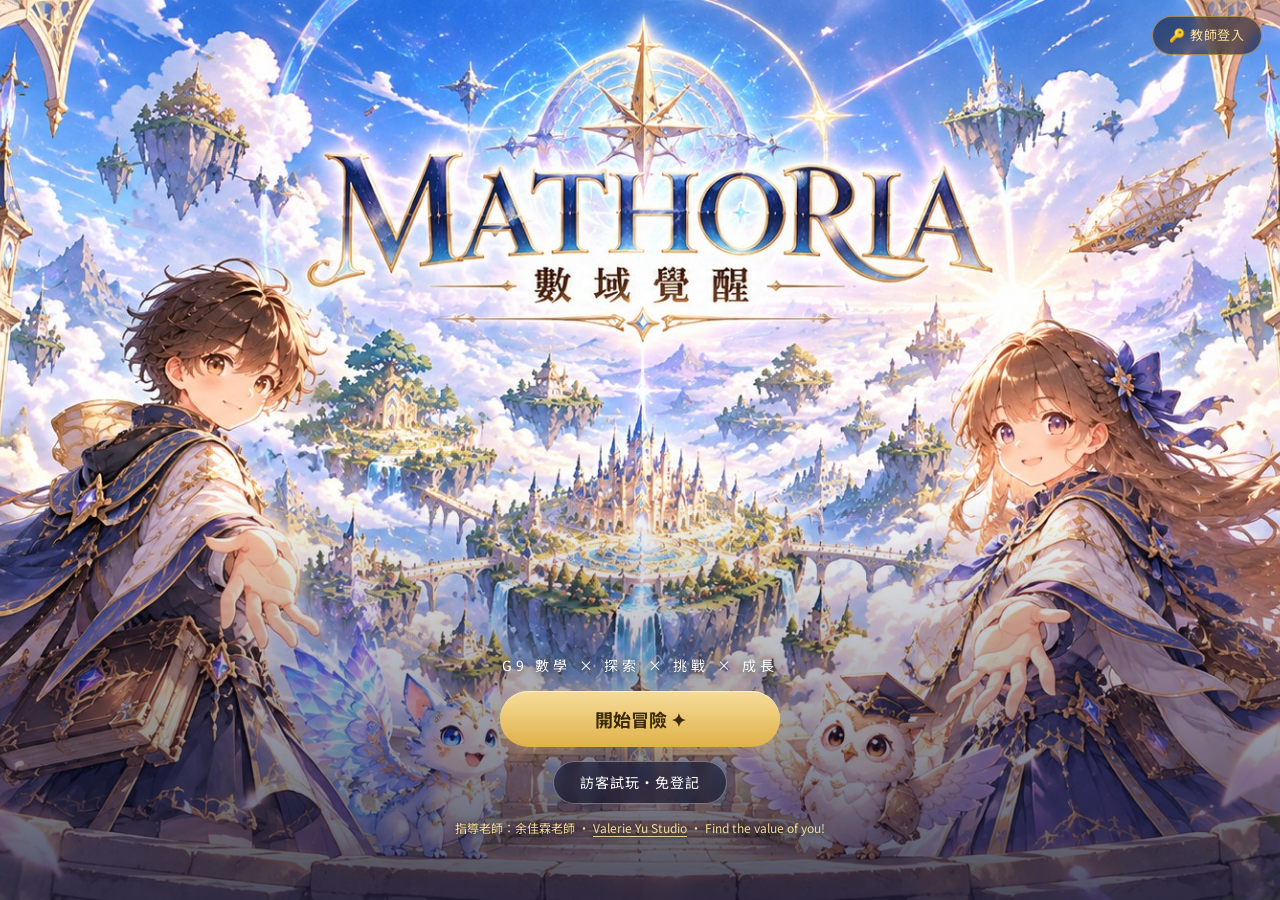
==== index.html @ 6da43932 "Add character dialogue system: opening, station entry, boss before/after, evolution Co-Authored-By: " ====
<!DOCTYPE html>
<html lang="zh-Hant">
<head>
<meta charset="utf-8">
<meta name="viewport" content="width=device-width, initial-scale=1, viewport-fit=cover">
<title>MATHORIA 數域魔法學院｜G9 數學冒險地圖</title>
<meta name="description" content="G9 數學 × 探索 × 挑戰 × 成長。依康軒九年級單元設計的數學冒險世界，完成任務、擊敗迷思魔王、讓角色進化。">
<meta name="theme-color" content="#0d1030">
<link rel="preconnect" href="https://fonts.googleapis.com">
<link href="https://fonts.googleapis.com/css2?family=Noto+Serif+TC:wght@500;700;900&family=Noto+Sans+TC:wght@400;500;700&family=Cinzel:wght@600;800&display=swap" rel="stylesheet">
<link rel="stylesheet" href="css/style.css?v=20261029g">
</head>
<body>

<!-- ========== 入口：首頁 ========== -->
<section id="screen-gate" class="screen gate">
  <div class="gate-bg"></div>
  <div class="gate-overlay">
    <p class="gate-tag">G9 數學 × 探索 × 挑戰 × 成長</p>
    <button class="btn-gold big gate-cta" id="btn-start">開始冒險 ✦</button>
    <button class="gate-guest" id="btn-guest">訪客試玩・免登記</button>
    <p class="gate-credit">指導老師：余佳霖老師 ・ <a href="https://valerieyu55.github.io/valerieyu_studio/" target="_blank" rel="noopener">Valerie Yu Studio</a> ・ Find the value of you!</p>
    <button class="gate-teacher" id="btn-teacher-login">🔑 教師登入</button>
  </div>

  <div class="modal" id="modal-tlogin" hidden>
    <div class="modal-box tlogin-box">
      <button class="modal-close" data-close>✕</button>
      <h2 class="modal-title">教師登入</h2>
      <p class="modal-sub">登入後進入教師後台：全班進度、核可碼表、關卡預覽。</p>
      <form id="tlogin-form" class="gate-form" autocomplete="off">
        <label class="wide">教師密碼<input id="tlogin-key" type="password" inputmode="numeric" placeholder="請輸入教師密碼" required></label>
        <p id="tlogin-err" class="err" hidden></p>
        <button class="btn-gold big" type="submit" id="tlogin-submit">進入教師後台</button>
        <p class="gate-note">只想看關卡畫面？<a href="index.html?mode=preview&state=new" style="color:var(--gold2)">直接開啟關卡預覽</a>（免密碼）</p>
      </form>
    </div>
  </div>
  <div class="modal gate-modal" id="modal-gate" hidden>
    <div class="modal-box gate-card">
      <button class="modal-close" data-close>✕</button>
      <h2 class="modal-title" id="gate-title">入學登記</h2>
      <p class="modal-sub" id="gate-sub">建立你的冒險者，進入數域魔法學院。</p>
      <form id="gate-form" class="gate-form" autocomplete="off">
        <div class="row">
          <label class="real-only">班級<input id="in-class" type="text" inputmode="numeric" placeholder="例：901" maxlength="6" required></label>
          <label class="real-only">座號<input id="in-seat" type="text" inputmode="numeric" placeholder="例：12" maxlength="3" required></label>
          <label class="wide">冒險者暱稱<input id="in-name" type="text" placeholder="你在學院裡的名字" maxlength="12" required></label>
        </div>
        <p class="field-label">選擇你的造型</p>
        <div class="pick-row" id="pick-gender">
          <button type="button" class="pick is-on" data-v="male"><img src="assets/char/male_stage_1.png" alt=""><span>男生造型</span></button>
          <button type="button" class="pick" data-v="female"><img src="assets/char/female_stage_1.png" alt=""><span>女生造型</span></button>
        </div>
        <p class="field-label">選擇專屬寵物夥伴</p>
        <div class="pick-row pets" id="pick-pet"></div>
        <p id="gate-err" class="err" hidden></p>
        <button class="btn-gold big" type="submit" id="gate-submit">入學・進入數域 ✦</button>
        <p class="gate-note real-only">進度會儲存在這台裝置的瀏覽器裡。換裝置時請用同一組班級座號登入。</p>
      </form>
    </div>
  </div>
</section>

<!-- ========== 主城：全畫面地圖 ========== -->
<section id="screen-hub" class="screen hub" hidden>
  <div class="stage-viewport" id="viewport">
    <div class="stage" id="stage">
      <img class="stage-bg" src="assets/bg/worldmap.jpg" alt="MATHORIA 世界地圖" draggable="false">
      <div class="stage-fog" id="stage-fog"></div>
      <div id="map-nodes"></div>
    </div>
  </div>

  <!-- 漂浮 UI -->
  <button class="ui-title" id="btn-home" title="回到入口">
    <img class="ui-logo" src="assets/bg/logo.png" alt="MATHORIA 數域魔法學院" draggable="false">
  </button>

  <nav class="ui-nav">
    <button class="ui-player" id="player-chip" title="角色狀態">
      <img id="chip-face" src="" alt="">
      <span class="ui-player-text"><b id="chip-name">—</b><small id="chip-title">—</small></span>
      <span class="lv-pill" id="chip-lv">Lv.1</span>
      <span class="xp-mini"><i id="xp-mini-fill"></i></span>
    </button>
    <button class="ui-link" id="btn-stations">據點</button>
    <button class="ui-link" id="btn-codex">圖鑑</button>
    <button class="ui-link" id="btn-teacher">教師後台</button>
    <button class="ui-link" id="btn-logout">登出</button>
  </nav>

  <div class="ui-char" id="ui-char" title="角色狀態">
    <div class="char-aura" id="char-aura"></div>
    <img id="char-img" src="" alt="你的角色" draggable="false">
    <img id="pet-img" class="pet" src="" alt="寵物" draggable="false">
  </div>

  <div class="ui-quest" id="quest-now"></div>

  <div class="ui-bottomleft">
    <button class="ui-round" id="btn-sound" title="音樂開關">🔊</button>
    <button class="ui-round" id="btn-fullmap" title="全螢幕">⛶</button>
  </div>
  <div class="mode-bar" id="mode-bar" hidden>
    <span>訪客模式・進度不會儲存</span>
    <button class="btn-gold" id="mode-cta">建立正式角色</button>
  </div>
  <div class="preview-bar" id="preview-bar" hidden>
    <b>教師預覽</b>
    <span class="pv-group"><button data-pv="new">全新</button><button data-pv="mid">進行中</button><button data-pv="all">全數破關</button></span>
    <span class="pv-group"><button data-pstage="1">Lv.1</button><button data-pstage="2">Lv.6</button><button data-pstage="3">Lv.16</button><button data-pstage="4">Lv.26</button></span>
    <span class="pv-group"><button id="pv-gender">女生造型</button><button id="pv-opening">▶ 開場劇情</button><button id="pv-pet">寵物</button></span>
  </div>
  <p class="ui-hint" id="ui-hint">拖曳可移動地圖 ・ 點擊據點進入</p>
</section>

<!-- ========== 角色狀態 ========== -->
<div class="modal" id="modal-status" hidden>
  <div class="modal-box status-box">
    <button class="modal-close" data-close>✕</button>
    <div class="status-grid">
      <div class="status-char">
        <img id="status-img" src="" alt="">
        <img id="status-pet" class="status-petimg" src="" alt="">
      </div>
      <div>
        <p class="char-name"><b id="hud-name">—</b><span class="lv-pill" id="hud-lv">Lv.1</span></p>
        <p class="char-title">稱號：<b id="hud-title">見習探索者</b> <small id="hud-title-en"></small></p>
        <div class="xp-bar"><div class="xp-fill" id="xp-fill"></div><span id="xp-text">0 / 50</span></div>
        <p class="char-next" id="hud-next"></p>
        <h3 class="codex-h3">能力屬性</h3>
        <div class="stats" id="stats"></div>
      </div>
    </div>
    <h3 class="codex-h3">已獲得的徽章 <small id="badge-count">0 / 8</small></h3>
    <div class="badges" id="badges"></div>
  </div>
</div>

<!-- ========== 據點清單 ========== -->
<div class="modal" id="modal-list" hidden>
  <div class="modal-box">
    <button class="modal-close" data-close>✕</button>
    <h2 class="modal-title">G9 數學冒險地圖・八大據點</h2>
    <p class="modal-sub">依康軒九上、九下單元排列。前一站有進度，下一站就會解鎖。</p>
    <div class="station-list" id="station-list"></div>
  </div>
</div>

<!-- ========== 據點面板 ========== -->
<div class="modal" id="modal-station" hidden>
  <div class="modal-box station-box">
    <button class="modal-close" data-close>✕</button>
    <div id="station-content"></div>
  </div>
</div>

<!-- ========== 進化圖鑑 ========== -->
<div class="modal" id="modal-codex" hidden>
  <div class="modal-box codex-box">
    <button class="modal-close" data-close>✕</button>
    <h2 class="modal-title">角色進化圖鑑</h2>
    <p class="modal-sub">從見習探索者到數域守護者，這是一段屬於你的數學冒險旅程。</p>
    <div class="codex-stages" id="codex-stages"></div>
    <h3 class="codex-h3">寵物夥伴會隨著你的等級一起進化</h3>
    <div class="codex-pets" id="codex-pets"></div>
  </div>
</div>

<!-- ========== 升級／進化動畫 ========== -->
<div class="modal levelup" id="modal-levelup" hidden>
  <div class="levelup-box">
    <p class="levelup-kicker" id="levelup-kicker">LEVEL UP!</p>
    <div class="levelup-stage"><img id="levelup-img" src="" alt=""></div>
    <h2 id="levelup-title">Lv.2</h2>
    <p id="levelup-desc"></p>
    <button class="btn-gold" data-close>繼續冒險 ✦</button>
  </div>
</div>

<!-- ========== 人物對話 ========== -->
<div class="dlg" id="dlg" hidden>
  <div class="dlg-stage">
    <div class="dlg-side left"><img id="dlg-player" class="dlg-por" alt=""><img id="dlg-pet" class="dlg-por pet" alt=""></div>
    <div class="dlg-side right"><img id="dlg-boss" class="dlg-por dlg-bossimg" alt=""></div>
  </div>
  <div class="dlg-box" id="dlg-box">
    <span class="dlg-name" id="dlg-name"></span>
    <p class="dlg-text" id="dlg-text"></p>
    <span class="dlg-next">▼</span>
  </div>
  <button class="dlg-skip" id="dlg-skip">略過對話 ▸▸</button>
</div>

<div class="toast" id="toast" hidden></div>

<script src="js/courses.js?v=20261029g"></script>
<script src="js/story.js?v=20261029g"></script>
<script src="js/audio.js?v=20261029g"></script>
<script src="js/app.js?v=20261029g"></script>
</body>
</html>
---- css/style.css ----
/* MATHORIA 數域魔法學院 — 主樣式
   色票：深夜藍／香檳金／薰衣草紫／奶油白 */
:root{
  --ink:#0d1030; --navy:#161c44; --navy2:#1f2658; --panel:#1a2050;
  --gold:#e0b24a; --gold2:#f6dc9a; --gold-dim:#8a6a28;
  --lav:#a79bf0; --lav2:#cdc5ff; --sky:#8fd0ff; --cream:#fff6df; --cream2:#f1e7cf;
  --text:#f3efff; --muted:#b8b4d8; --ok:#5fd3a8; --warn:#ff8fa3;
  --radius:18px; --shadow:0 18px 40px rgba(0,0,0,.45);
  --serif:"Noto Serif TC","Songti TC",serif; --sans:"Noto Sans TC","PingFang TC",sans-serif;
}
*{box-sizing:border-box}
html,body{margin:0;background:var(--ink);color:var(--text);font-family:var(--sans);line-height:1.6;-webkit-font-smoothing:antialiased}
img{display:block;max-width:100%}
button{font:inherit;cursor:pointer}
input{font:inherit}
.cinzel{font-family:Cinzel,var(--serif);letter-spacing:.08em}
[hidden]{display:none!important}
.screen{min-height:100vh}

/* ---------- 共用按鈕 ---------- */
.btn-gold{background:linear-gradient(180deg,var(--gold2),var(--gold));color:#3b2a08;border:0;border-radius:999px;padding:10px 22px;font-weight:700;box-shadow:0 6px 18px rgba(224,178,74,.35),inset 0 1px 0 #fff8;transition:transform .15s,box-shadow .15s}
.btn-gold:hover{transform:translateY(-1px);box-shadow:0 10px 24px rgba(224,178,74,.5)}
.btn-gold.big{padding:14px 32px;font-size:18px;width:100%}
.btn-gold:disabled{opacity:.45;cursor:not-allowed;transform:none}
.btn-ghost{background:rgba(255,255,255,.06);border:1px solid rgba(255,255,255,.18);color:var(--text);border-radius:999px;padding:7px 16px;transition:background .15s}
.btn-ghost:hover{background:rgba(255,255,255,.14)}
.btn-line{background:transparent;border:1px solid var(--gold);color:var(--gold2);border-radius:999px;padding:7px 16px;font-weight:600}
.btn-line:hover{background:rgba(224,178,74,.12)}
.lv-pill{background:var(--gold);color:#3b2a08;border-radius:999px;padding:1px 10px;font-weight:800;font-size:13px;letter-spacing:.04em}
.err{color:var(--warn);font-size:14px;margin:6px 0 0}

/* ---------- 入口：首頁 ---------- */
.gate{position:fixed;inset:0;overflow:hidden;min-height:0}
.gate-bg{position:absolute;inset:0;background:url(../assets/bg/hero.jpg) center/cover no-repeat;animation:kenburns 28s ease-in-out infinite alternate}
@keyframes kenburns{from{transform:scale(1)}to{transform:scale(1.06)}}
.gate-bg::after{content:"";position:absolute;inset:0;background:linear-gradient(180deg,rgba(13,16,48,0) 55%,rgba(13,16,48,.75) 100%)}
.gate-overlay{position:absolute;left:0;right:0;bottom:7vh;display:flex;flex-direction:column;align-items:center;gap:14px;z-index:2;padding:0 16px}
.gate-tag{margin:0;color:#fff;letter-spacing:.3em;font-size:14px;text-shadow:0 2px 10px rgba(0,0,0,.8)}
.gate-overlay .btn-gold.big{width:auto}
.gate-cta{min-width:280px;font-size:20px;padding:16px 44px;animation:ctaglow 2.4s ease-in-out infinite}
@keyframes ctaglow{0%,100%{box-shadow:0 6px 18px rgba(224,178,74,.35)}50%{box-shadow:0 10px 34px rgba(255,220,120,.75)}}
.gate-credit{margin:0;font-size:12px;color:#f6dc9a;text-shadow:0 1px 6px rgba(0,0,0,.8)}
.gate-card{width:min(600px,100%)}
.gate-form .row{display:grid;grid-template-columns:1fr 1fr;gap:12px}
.gate-form label{display:flex;flex-direction:column;gap:4px;font-size:13px;color:var(--muted)}
.gate-form label.wide{grid-column:1/-1}
.gate-form input{background:rgba(255,255,255,.08);border:1px solid rgba(255,255,255,.2);border-radius:12px;padding:10px 12px;color:#fff;font-size:16px}
.gate-form input:focus{outline:none;border-color:var(--gold)}
.field-label{margin:16px 0 8px;font-size:14px;color:var(--gold2);font-weight:600}
.pick-row{display:grid;grid-template-columns:repeat(2,1fr);gap:10px}
.pick-row.pets{grid-template-columns:repeat(4,1fr)}
.pick{background:rgba(255,255,255,.05);border:2px solid rgba(255,255,255,.14);border-radius:16px;padding:10px 6px 8px;color:var(--text);display:flex;flex-direction:column;align-items:center;gap:6px;transition:border-color .15s,background .15s}
.pick img{height:150px;width:auto;object-fit:contain;filter:drop-shadow(0 6px 10px rgba(0,0,0,.4))}
.pick span{font-size:13px;font-weight:600}
.pick small{font-size:11px;color:var(--muted);margin-top:-4px}
.pick:hover{background:rgba(255,255,255,.1)}
.pick.is-on{border-color:var(--gold);background:rgba(224,178,74,.14);box-shadow:0 0 0 3px rgba(224,178,74,.18)}
.gate-form .btn-gold{margin-top:18px}
.gate-note{font-size:12px;color:var(--muted);text-align:center;margin:12px 0 0}

/* ---------- 主城：全畫面地圖 ---------- */
.hub{position:fixed;inset:0;overflow:hidden;background:#0b0e2a;min-height:0}
.stage-viewport{position:absolute;inset:0;overflow:hidden;cursor:grab;touch-action:none;user-select:none}
.stage-viewport:active{cursor:grabbing}
.stage{position:absolute;left:0;top:0;will-change:transform;container-type:inline-size}
.stage-bg{position:absolute;inset:0;width:100%;height:100%;display:block;pointer-events:none}
.stage-fog{position:absolute;inset:0;pointer-events:none}
.fog{position:absolute;transform:translate(-50%,-50%);border-radius:50%;background:radial-gradient(ellipse at center,rgba(4,5,18,.96) 0%,rgba(4,5,18,.85) 38%,rgba(4,5,18,.35) 58%,rgba(4,5,18,0) 72%);filter:blur(.3cqw);animation:fogbreathe 7s ease-in-out infinite}
@keyframes fogbreathe{0%,100%{transform:translate(-50%,-50%) scale(1)}50%{transform:translate(-50%,-50%) scale(1.07)}}

/* 漂浮 UI */
/* 主標題 */
.ui-title{position:fixed;left:10px;top:2px;z-index:30;background:none;border:0;padding:0;pointer-events:none}
.ui-logo{height:min(132px,17vh);width:auto;filter:drop-shadow(0 6px 14px rgba(0,0,0,.55));transition:opacity .35s,transform .35s}
.ui-title.dodge .ui-logo{opacity:0;transform:translateY(-12px)}
.ui-title:hover .ui-logo{transform:scale(1.03);filter:drop-shadow(0 6px 14px rgba(0,0,0,.55)) drop-shadow(0 0 22px rgba(255,220,120,.6))}
.ui-title-glow{position:absolute;inset:-30px -60px -30px -40px;z-index:-1;background:radial-gradient(ellipse at 30% 50%,rgba(10,12,40,.72),rgba(10,12,40,.35) 45%,transparent 72%);pointer-events:none}
.ui-title-en{font-family:Cinzel,"Noto Serif TC",serif;font-weight:800;font-size:15px;line-height:1;letter-spacing:.36em;margin-left:4px;background:linear-gradient(180deg,#fff8dc 0%,#f6dc9a 35%,#e0b24a 62%,#b07f1f 100%);-webkit-background-clip:text;background-clip:text;color:transparent;filter:drop-shadow(0 2px 0 #5a3d08) drop-shadow(0 6px 14px rgba(0,0,0,.6)) drop-shadow(0 0 18px rgba(255,220,120,.35))}
.ui-title-zh{font-family:var(--serif);font-weight:900;font-size:50px;line-height:1.1;letter-spacing:.22em;margin:8px 0 0 0;background:linear-gradient(180deg,#fff8dc 0%,#f6dc9a 30%,#e0b24a 60%,#b07f1f 100%);-webkit-background-clip:text;background-clip:text;color:transparent;filter:drop-shadow(0 2px 0 #5a3d08) drop-shadow(0 6px 14px rgba(0,0,0,.65)) drop-shadow(0 0 22px rgba(255,220,120,.4))}
.ui-title-rule{display:flex;align-items:center;gap:8px;margin:6px 0 0 2px;color:var(--gold2);font-size:11px;text-shadow:0 0 8px rgba(255,220,120,.8)}
.ui-title-rule i{display:block;height:1px;width:130px;background:linear-gradient(90deg,transparent,var(--gold2));box-shadow:0 0 6px rgba(255,220,120,.6)}
.ui-title-rule i:last-child{background:linear-gradient(90deg,var(--gold2),transparent)}
.ui-title-sub{margin:5px 0 0 3px;font-size:11px;letter-spacing:.18em;color:#e8e3ff;text-shadow:0 1px 6px rgba(0,0,0,.8)}
.ui-title:hover .ui-title-zh{filter:drop-shadow(0 2px 0 #5a3d08) drop-shadow(0 6px 14px rgba(0,0,0,.6)) drop-shadow(0 0 26px rgba(255,220,120,.7))}
.ui-nav{position:fixed;right:16px;top:14px;z-index:30;display:flex;align-items:center;gap:4px;background:rgba(10,12,36,.72);backdrop-filter:blur(10px);border:1px solid rgba(255,255,255,.12);border-radius:999px;padding:5px 8px 5px 5px;box-shadow:0 8px 24px rgba(0,0,0,.45)}
.ui-link{background:none;border:0;color:#fff;font-size:14px;font-weight:600;padding:8px 12px;border-radius:999px;letter-spacing:.04em}
.ui-link:hover{background:rgba(255,255,255,.1)}
.ui-player{position:relative;display:flex;align-items:center;gap:8px;background:rgba(255,255,255,.06);border:1px solid rgba(224,178,74,.4);border-radius:999px;padding:3px 12px 3px 3px;color:#fff;margin-right:6px}
.ui-player img{width:36px;height:36px;border-radius:50%;object-fit:cover;object-position:top;border:2px solid var(--gold);background:#2a2f6e}
.ui-player-text{display:flex;flex-direction:column;line-height:1.15;text-align:left}
.ui-player-text b{font-size:14px} .ui-player-text small{font-size:10px;color:var(--muted)}
.xp-mini{position:absolute;left:46px;right:12px;bottom:-1px;height:3px;border-radius:2px;background:rgba(255,255,255,.12);overflow:hidden}
.xp-mini i{display:block;height:100%;background:linear-gradient(90deg,#7c6cf0,#fff);width:0;transition:width .6s}
.ui-char{position:fixed;right:22px;bottom:14px;z-index:25;cursor:pointer;display:grid;place-items:end center}
.ui-char .char-aura{position:absolute;inset:auto 0 -10px;height:60%;border-radius:50%;filter:blur(14px)}
.ui-char #char-img{position:relative;height:min(30vh,280px);width:auto;max-width:none;filter:drop-shadow(0 12px 16px rgba(0,0,0,.6));animation:float 4s ease-in-out infinite;transition:transform .2s}
.ui-char:hover #char-img{transform:scale(1.04)}
.ui-char .pet{position:absolute;left:-44px;bottom:0;height:min(11vh,100px);width:auto;filter:drop-shadow(0 6px 8px rgba(0,0,0,.5));animation:float 3s ease-in-out infinite .6s}
.ui-quest{position:fixed;left:50%;bottom:18px;transform:translateX(-50%);z-index:25;display:flex;align-items:center;gap:12px;background:rgba(10,12,36,.78);backdrop-filter:blur(10px);border:1px solid rgba(224,178,74,.45);border-radius:999px;padding:8px 10px 8px 18px;box-shadow:0 10px 26px rgba(0,0,0,.5);max-width:min(92vw,640px);font-size:13px;color:var(--muted)}
.ui-quest .q-k{font-size:11px;letter-spacing:.2em;color:var(--gold2);font-weight:700}
.ui-quest b{color:#fff;font-size:14px;white-space:nowrap}
.ui-quest span:not(.q-k){overflow:hidden;text-overflow:ellipsis;white-space:nowrap}
.ui-quest .btn-gold{padding:6px 14px;font-size:13px;white-space:nowrap}
.ui-bottomleft{position:fixed;left:18px;bottom:18px;z-index:25;display:flex;gap:10px}
.ui-round{width:48px;height:48px;border-radius:50%;border:1px solid rgba(255,255,255,.2);background:rgba(10,12,36,.72);backdrop-filter:blur(8px);color:#fff;font-size:20px;display:grid;place-items:center;box-shadow:0 6px 16px rgba(0,0,0,.45)}
.ui-round:hover{background:rgba(255,255,255,.14)}
.ui-round.off{opacity:.6}
.ui-hint{position:fixed;left:50%;top:74px;transform:translateX(-50%);z-index:24;margin:0;font-size:12px;color:#fff;background:rgba(10,12,36,.55);border-radius:999px;padding:4px 14px;pointer-events:none;transition:opacity 1s}
.ui-hint.fade{opacity:0}
.status-grid{display:grid;grid-template-columns:200px 1fr;gap:18px;align-items:start}
.status-char{position:relative;display:grid;place-items:end center;height:260px}
.status-char #status-img{height:250px;width:auto;object-fit:contain;filter:drop-shadow(0 10px 14px rgba(0,0,0,.5))}
.status-petimg{position:absolute;right:-10px;bottom:0;height:80px;width:auto}
.char-aura{position:absolute;inset:auto 0 0;height:160px;border-radius:50%;background:radial-gradient(circle,rgba(167,155,240,.45),transparent 60%);filter:blur(8px)}
.char-aura.s2{background:radial-gradient(circle,rgba(143,208,255,.55),transparent 60%)}
.char-aura.s3{background:radial-gradient(circle,rgba(255,143,163,.5),transparent 60%)}
.char-aura.s4{background:radial-gradient(circle,rgba(255,226,140,.7),transparent 62%)}
@keyframes float{0%,100%{transform:translateY(0)}50%{transform:translateY(-5px)}}
.char-name{margin:0;display:flex;align-items:center;gap:8px;font-size:17px}
.char-title{margin:4px 0 8px;font-size:13px;color:var(--muted)}
.char-title b{color:#fff}
.char-title small{color:var(--lav2);font-size:11px}
.xp-bar{position:relative;height:16px;border-radius:999px;background:rgba(255,255,255,.1);border:1px solid rgba(255,255,255,.15);overflow:hidden}
.xp-fill{height:100%;width:0;background:linear-gradient(90deg,#7c6cf0,#c4b8ff 60%,#fff);border-radius:999px;transition:width .6s ease;box-shadow:0 0 12px rgba(167,155,240,.8)}
.xp-bar span{position:absolute;inset:0;display:grid;place-items:center;font-size:11px;font-weight:700;color:#fff;text-shadow:0 1px 2px #000}
.char-next{margin:6px 0 0;font-size:12px;color:var(--muted)}
.stats{display:grid;gap:7px}
.stat{display:grid;grid-template-columns:52px 1fr 30px;align-items:center;gap:8px;font-size:12px}
.stat .bar{height:8px;border-radius:999px;background:rgba(255,255,255,.1);overflow:hidden}
.stat .bar i{display:block;height:100%;border-radius:999px;transition:width .5s}
.stat b{text-align:right;color:var(--muted);font-weight:500}
.badges{display:grid;grid-template-columns:repeat(8,1fr);gap:8px}
.badge{display:flex;flex-direction:column;align-items:center;gap:3px;font-size:10px;color:var(--muted);text-align:center}
.badge img{width:54px;height:54px;border-radius:50%;filter:grayscale(1) brightness(.5);transition:filter .3s}
.badge.on img{filter:none;box-shadow:0 0 14px rgba(255,220,120,.6);border-radius:50%}
.badge.on{color:var(--gold2)}

.map{container-type:inline-size}
.node{position:absolute;transform:translate(-50%,-50%);display:flex;flex-direction:column;align-items:center;gap:.3cqw;background:none;border:0;padding:0;color:#fff;z-index:3;font-size:1cqw}
.node-medal{position:relative;width:3.4cqw;height:3.4cqw;border-radius:50%;display:grid;place-items:center;font-family:var(--serif);font-weight:900;font-size:1.7cqw;border:.2cqw solid var(--gold);background:radial-gradient(circle at 35% 30%,#4a52a8,#1b2060 70%);box-shadow:0 0 0 .3cqw rgba(13,16,48,.5),0 .5cqw 1.2cqw rgba(0,0,0,.5);transition:transform .2s;overflow:hidden}
.node-medal img{width:100%;height:100%;border-radius:50%}
.node:hover .node-medal{transform:scale(1.12)}
.node-ring{position:absolute;top:1.7cqw;left:50%;width:3.4cqw;height:3.4cqw;transform:translate(-50%,-50%);border-radius:50%;border:.18cqw solid rgba(143,208,255,.85);pointer-events:none;display:none}
.node.open .node-ring{display:block;animation:ring 2.2s ease-out infinite}
@keyframes ring{0%{transform:translate(-50%,-50%) scale(1);opacity:.9}100%{transform:translate(-50%,-50%) scale(2.1);opacity:0}}
.node-label{display:flex;flex-direction:column;align-items:center;line-height:1.2;background:rgba(10,12,36,.78);backdrop-filter:blur(6px);border:.12cqw solid rgba(224,178,74,.6);border-radius:999px;padding:.3cqw 1cqw;white-space:nowrap;box-shadow:0 .4cqw 1cqw rgba(0,0,0,.45)}
.node-label b{font-family:var(--serif);font-size:1.15cqw;color:#fff;letter-spacing:.06em}
.node-label small{font-size:.8cqw;color:var(--gold2)}
.node-now{position:absolute;top:-1.2cqw;left:50%;transform:translateX(-50%);background:linear-gradient(180deg,var(--gold2),var(--gold));color:#3b2a08;font-size:.8cqw;font-weight:800;border-radius:999px;padding:.1cqw .7cqw;box-shadow:0 .3cqw .8cqw rgba(0,0,0,.4);white-space:nowrap}
.node.current .node-medal{box-shadow:0 0 1.6cqw rgba(255,220,120,.9),0 0 0 .3cqw rgba(13,16,48,.5)}
.node.current .node-label{border-color:var(--gold2)}
.node.cleared .node-medal{border-color:#fff3c9;box-shadow:0 0 1.4cqw rgba(255,220,120,.8),0 0 0 .3cqw rgba(13,16,48,.5)}
.node.locked .node-medal{background:#3a3a4e;border-color:#8a8aa0;font-size:1.4cqw;filter:saturate(.3)}
.node.locked .node-label{border-color:#55556a} .node.locked .node-label small{color:#b8b8c8}
.node.final .node-medal{width:4.2cqw;height:4.2cqw;border-color:#d9a7ff;background:radial-gradient(circle at 35% 30%,#8a4fd0,#3a1a6e 70%)}
.node.final .node-ring{top:2.1cqw;width:4.2cqw;height:4.2cqw;border-color:rgba(217,167,255,.9)}
.node.final.locked .node-medal{background:#3a3a4e;border-color:#8a8aa0}

/* 據點清單 */
.station-list-wrap{max-width:1500px;margin:14px auto 0;padding:0 20px}
.section-title{font-family:var(--serif);font-size:18px;color:var(--gold2);letter-spacing:.15em;margin:8px 0 12px;display:flex;align-items:center;gap:12px}
.section-title::after{content:"";flex:1;height:1px;background:linear-gradient(90deg,rgba(224,178,74,.6),transparent)}
.station-list{display:grid;grid-template-columns:repeat(auto-fill,minmax(250px,1fr));gap:12px}
.scard{background:rgba(255,255,255,.04);border:1px solid rgba(255,255,255,.1);border-radius:16px;padding:12px 14px;display:grid;grid-template-columns:48px 1fr;gap:12px;align-items:center;text-align:left;color:var(--text);transition:transform .15s,border-color .15s}
.scard:hover{transform:translateY(-2px);border-color:var(--gold)}
.scard .m{width:48px;height:48px;border-radius:50%;display:grid;place-items:center;font-family:var(--serif);font-weight:900;font-size:18px;border:2px solid var(--gold);background:#2a2f6e}
.scard.cleared .m{background:var(--gold);color:#3b2a08}
.scard.locked{opacity:.6}
.scard.locked .m{filter:saturate(.2);border-color:#888}
.scard b{display:block;font-size:15px}
.scard small{display:block;color:var(--muted);font-size:12px}
.scard .prog{margin-top:4px;height:5px;border-radius:999px;background:rgba(255,255,255,.1);overflow:hidden}
.scard .prog i{display:block;height:100%;background:var(--gold)}
/* ---------- Modal ---------- */
.modal{position:fixed;inset:0;z-index:50;background:rgba(6,8,26,.75);backdrop-filter:blur(6px);display:grid;place-items:center;padding:16px;overflow:auto}
.modal-box{position:relative;width:min(760px,100%);max-height:92vh;overflow:auto;background:linear-gradient(180deg,#1c224f,#121636);border:1px solid rgba(224,178,74,.5);border-radius:24px;padding:24px 26px;box-shadow:var(--shadow)}
.modal-close{position:absolute;right:12px;top:12px;background:rgba(255,255,255,.08);border:0;color:#fff;width:34px;height:34px;border-radius:50%}
.modal-title{font-family:var(--serif);margin:0;color:var(--gold2)}
.modal-sub{color:var(--muted);margin:4px 0 16px;font-size:14px}

/* 據點面板 */
.st-head{display:grid;grid-template-columns:70px 1fr;gap:14px;align-items:center;margin-bottom:12px}
.st-head img{width:70px;height:70px;border-radius:50%}
.st-head .k{font-size:12px;color:var(--lav2);letter-spacing:.1em;margin:0}
.st-head h2{font-family:var(--serif);margin:0;font-size:26px;color:#fff}
.st-head h2 small{font-size:12px;color:var(--muted);font-family:var(--sans);font-weight:400;margin-left:8px;letter-spacing:.1em}
.st-intro{font-size:14px;color:var(--cream2);border-left:3px solid var(--gold);padding-left:12px;margin:0 0 16px;font-family:var(--serif)}
.st-sealed{background:rgba(255,255,255,.05);border:1px dashed rgba(255,255,255,.25);border-radius:14px;padding:14px;color:var(--muted);font-size:14px;text-align:center}
.st-section{margin-top:14px}
.st-section h3{font-family:var(--serif);font-size:15px;color:var(--gold2);margin:0 0 8px;letter-spacing:.1em}
.lesson{display:grid;grid-template-columns:1fr auto;gap:10px;align-items:center;background:rgba(255,255,255,.04);border:1px solid rgba(255,255,255,.1);border-radius:14px;padding:10px 14px;margin-bottom:8px}
.lesson.done{border-color:rgba(95,211,168,.5);background:rgba(95,211,168,.07)}
.lesson b{display:block;font-size:15px}
.lesson p{margin:2px 0 0;font-size:13px;color:var(--muted)}
.lesson .tag{display:inline-block;font-size:11px;background:rgba(167,155,240,.2);color:var(--lav2);border-radius:999px;padding:0 8px;margin-left:6px;vertical-align:1px}
.lesson .acts{display:flex;gap:6px;flex-wrap:wrap;justify-content:flex-end}
.lesson .acts a{text-decoration:none;font-size:13px}
.lesson .acts .btn-gold{padding:6px 14px;font-size:13px}
.lesson .acts .btn-line{padding:6px 14px;font-size:13px}
.lesson .done-mark{color:var(--ok);font-weight:700;font-size:13px}
.boss{position:relative;overflow:hidden;background:linear-gradient(135deg,rgba(138,47,94,.25),rgba(58,26,110,.35));border:1px solid rgba(217,167,255,.4);border-radius:16px;padding:14px 16px 14px 16px;min-height:200px}
.b-art{float:right;width:min(200px,38%);height:auto;margin:-6px -6px 4px 10px;filter:drop-shadow(0 8px 14px rgba(0,0,0,.5));animation:float 3.6s ease-in-out infinite}
.boss.defeated .b-art{filter:grayscale(.7) brightness(.8) drop-shadow(0 8px 14px rgba(0,0,0,.5));animation:none;opacity:.7}
.boss .b-form{clear:none}
.boss .b-name{font-family:var(--serif);font-size:18px;margin:0;color:#ffd6ea}
.boss .b-myth{margin:6px 0;font-size:14px}
.boss .b-myth b{color:var(--warn)}
.boss .b-hint{margin:6px 0 10px;font-size:13px;color:var(--lav2)}
.boss .b-form{display:flex;gap:8px;flex-wrap:wrap;align-items:center}
.boss input{background:rgba(255,255,255,.08);border:1px solid rgba(255,255,255,.25);border-radius:10px;padding:8px 12px;color:#fff;font-size:16px;letter-spacing:.2em;text-transform:uppercase;width:150px}
.boss .b-note{font-size:12px;color:var(--muted);margin:8px 0 0}
.boss.defeated{border-color:var(--gold);background:linear-gradient(135deg,rgba(224,178,74,.2),rgba(224,178,74,.05))}
.boss.defeated .b-name{color:var(--gold2)}

/* 圖鑑 */
.codex-stages{display:grid;grid-template-columns:repeat(4,1fr);gap:12px}
.cstage{text-align:center;background:rgba(255,255,255,.04);border:1px solid rgba(255,255,255,.1);border-radius:16px;padding:12px 8px}
.cstage img{height:160px;width:auto;margin:0 auto;object-fit:contain;filter:drop-shadow(0 8px 10px rgba(0,0,0,.5))}
.cstage.locked img{filter:brightness(0) opacity(.35)}
.cstage b{display:block;margin-top:6px;font-family:var(--serif)}
.cstage small{display:block;color:var(--lav2);font-size:11px}
.cstage p{font-size:12px;color:var(--muted);margin:6px 0 0}
.cstage.now{border-color:var(--gold);box-shadow:0 0 0 2px rgba(224,178,74,.3)}
.codex-h3{font-family:var(--serif);color:var(--gold2);font-size:15px;margin:18px 0 8px}
.codex-pets{display:grid;grid-template-columns:repeat(4,1fr);gap:8px}
.cpet{text-align:center;font-size:12px;color:var(--muted)}
.cpet img{height:90px;width:auto;margin:0 auto;object-fit:contain}
.cpet.locked img{filter:brightness(0) opacity(.3)}

/* 升級 */
.levelup{background:radial-gradient(circle at 50% 40%,rgba(224,178,74,.35),rgba(6,8,26,.92) 60%)}
.levelup-box{text-align:center;max-width:460px}
.levelup-kicker{font-family:Cinzel,serif;letter-spacing:.3em;color:var(--gold2);font-size:14px;margin:0}
.levelup-stage{height:300px;display:grid;place-items:center;position:relative}
.levelup-stage::before{content:"";position:absolute;width:260px;height:260px;border-radius:50%;background:radial-gradient(circle,rgba(255,236,170,.7),transparent 65%);animation:glow 1.6s ease-in-out infinite alternate}
@keyframes glow{from{transform:scale(.9);opacity:.7}to{transform:scale(1.15);opacity:1}}
.levelup-stage img{position:relative;height:280px;width:auto;object-fit:contain;filter:drop-shadow(0 12px 18px rgba(0,0,0,.6));animation:pop .7s cubic-bezier(.2,1.4,.4,1)}
@keyframes pop{from{transform:scale(.4);opacity:0}to{transform:scale(1);opacity:1}}
.levelup-box h2{font-family:var(--serif);font-size:30px;margin:0;color:#fff}
.levelup-box p{color:var(--cream2);font-size:14px;margin:6px 0 18px}

/* toast */
.toast{position:fixed;left:50%;bottom:84px;transform:translateX(-50%);background:linear-gradient(180deg,#2a2f6e,#161c44);border:1px solid var(--gold);color:#fff;border-radius:999px;padding:10px 20px;font-size:14px;z-index:60;box-shadow:var(--shadow);animation:toastin .3s}
@keyframes toastin{from{transform:translate(-50%,12px);opacity:0}}

/* ---------- 響應式 ---------- */
@media (max-width:900px){
  .status-grid{grid-template-columns:1fr}
  .badges{grid-template-columns:repeat(4,1fr)}
  .ui-link{padding:8px 9px;font-size:13px}
  .ui-player-text{display:none}
}
@media (max-width:640px){
  .ui-nav{right:8px;top:8px;padding:4px}
  .ui-link{font-size:12px;padding:7px 7px}
  #btn-teacher{display:none}
  .ui-title{left:8px;top:6px;transform:none}
  .ui-logo{height:60px}
  .ui-char{height:26vh;right:8px;bottom:70px}
  .ui-char .pet{left:-20px}
  .ui-quest{bottom:10px;left:8px;right:8px;transform:none;max-width:none;padding:6px 8px 6px 12px}
  .ui-quest span:not(.q-k){display:none}
  .ui-bottomleft{left:10px;bottom:70px;flex-direction:column}
  .ui-hint{top:74px}
  .node-label small,.node-now{display:none}
  .node-label b{font-size:1.4cqw}
  .gate-card{padding:18px 14px}
  .pick img{height:64px}
  .gate-overlay{bottom:4vh}
  .codex-stages,.codex-pets{grid-template-columns:repeat(2,1fr)}
  .st-head{grid-template-columns:54px 1fr}
  .lesson{grid-template-columns:1fr}
  .lesson .acts{justify-content:flex-start}
  .modal-box{padding:18px 16px}
}

/* 寵物水晶球（圓形代幣） */
.pet-token{border-radius:50%;border:3px solid var(--gold);box-shadow:0 0 0 3px rgba(13,16,48,.5),0 0 18px rgba(167,155,240,.6),inset 0 0 12px rgba(255,255,255,.4);background:#fff6df}
.pick img.pet-token{height:84px;width:84px;object-fit:cover}
.pick img.pet-hd{height:96px;width:auto}
.cpet img.pet-hd{height:110px;width:auto}
.cpet img.pet-token{height:96px;width:96px}
.ui-char .pet{position:absolute;left:-110px;bottom:0;height:min(16vh,140px);width:auto;filter:drop-shadow(0 8px 10px rgba(0,0,0,.5));animation:float 3s ease-in-out infinite .6s}
.ui-char .pet.token{left:-54px;bottom:6px;height:min(12vh,96px);width:min(12vh,96px);border-radius:50%;border:3px solid var(--gold);box-shadow:0 0 0 3px rgba(13,16,48,.5),0 0 22px rgba(167,155,240,.8);background:#fff6df;filter:none}
.status-petimg{position:absolute;right:-30px;bottom:0;height:110px;width:auto}
.status-petimg.token{right:-6px;bottom:6px;height:86px;width:86px;border-radius:50%;border:3px solid var(--gold);box-shadow:0 0 0 3px rgba(13,16,48,.5),0 0 18px rgba(167,155,240,.7);background:#fff6df}

/* 訪客／教師預覽 */
.gate-guest{background:rgba(10,12,36,.55);backdrop-filter:blur(6px);border:1px solid rgba(255,255,255,.35);color:#fff;border-radius:999px;padding:9px 26px;font-size:14px;letter-spacing:.08em}
.gate-guest:hover{background:rgba(255,255,255,.15)}
.gate-modal.is-guest .real-only{display:none}
.gate-modal.is-guest .gate-form .row{grid-template-columns:1fr}
.mode-bar{position:fixed;left:50%;top:14px;transform:translateX(-50%);z-index:31;display:flex;align-items:center;gap:12px;background:rgba(10,12,36,.8);backdrop-filter:blur(10px);border:1px solid rgba(143,208,255,.6);border-radius:999px;padding:6px 6px 6px 18px;font-size:13px;color:#cfe9ff;box-shadow:0 8px 20px rgba(0,0,0,.45)}
.mode-bar .btn-gold{padding:6px 14px;font-size:13px}
.preview-bar{position:fixed;left:50%;bottom:78px;transform:translateX(-50%);z-index:31;display:flex;flex-wrap:wrap;justify-content:center;align-items:center;gap:10px;background:rgba(10,12,36,.86);backdrop-filter:blur(10px);border:1px solid rgba(217,167,255,.7);border-radius:18px;padding:8px 12px;box-shadow:0 10px 26px rgba(0,0,0,.5);max-width:94vw}
.preview-bar b{font-family:var(--serif);color:#f0d6ff;letter-spacing:.15em;font-size:13px}
.pv-group{display:flex;background:rgba(255,255,255,.06);border-radius:999px;padding:2px}
.pv-group button{background:none;border:0;color:#e8e3ff;font-size:12px;padding:6px 11px;border-radius:999px}
.pv-group button:hover{background:rgba(255,255,255,.1)}
.pv-group button.on{background:linear-gradient(180deg,var(--gold2),var(--gold));color:#3b2a08;font-weight:700}
@media (max-width:640px){.mode-bar{top:auto;bottom:118px;font-size:12px}.preview-bar{bottom:64px;gap:6px;padding:6px}.pv-group button{padding:5px 8px;font-size:11px}}

body.mode-preview .toast{bottom:150px}

.gate-teacher{position:fixed;right:18px;top:16px;z-index:40;background:rgba(10,12,36,.55);backdrop-filter:blur(6px);border:1px solid rgba(224,178,74,.6);color:var(--gold2);border-radius:999px;padding:8px 16px;font-size:13px;letter-spacing:.06em}
.gate-teacher:hover{background:rgba(224,178,74,.18)}
.tlogin-box{width:min(420px,100%)}

.gate-credit a{color:var(--gold2);text-decoration:underline;text-underline-offset:3px}

/* ---------- 人物對話 ---------- */
.dlg{position:fixed;inset:0;z-index:70;background:radial-gradient(ellipse at 50% 60%,rgba(20,24,64,.72),rgba(6,8,26,.9) 75%);backdrop-filter:blur(5px);-webkit-backdrop-filter:blur(5px);cursor:pointer;user-select:none;animation:dlgin .25s}
@keyframes dlgin{from{opacity:0}}
.dlg-stage{position:absolute;left:0;right:0;bottom:150px;top:6vh;display:flex;justify-content:space-between;align-items:flex-end;padding:0 4vw;pointer-events:none}
.dlg-side{position:relative;display:flex;align-items:flex-end;gap:0;height:100%}
.dlg-por{height:min(62vh,560px);width:auto;max-width:42vw;object-fit:contain;filter:drop-shadow(0 14px 20px rgba(0,0,0,.55));transition:filter .25s,transform .25s,opacity .25s}
.dlg-por.pet{height:min(26vh,230px);margin-left:-3vw}
.dlg-por.dlg-bossimg{height:min(50vh,460px)}
.dlg-por.off{filter:brightness(.45) saturate(.6) drop-shadow(0 14px 20px rgba(0,0,0,.55));transform:scale(.96)}
.dlg-por.on{transform:scale(1.03)}
.dlg-por[hidden]{display:none}
.m-happy{animation:dlg-hop .45s}
@keyframes dlg-hop{0%,100%{translate:0 0}40%{translate:0 -18px}}
.m-shock{animation:dlg-shock .35s}
@keyframes dlg-shock{0%,100%{translate:0 0}25%{translate:-8px 0}75%{translate:8px 0}}
.m-think{animation:dlg-think .6s}
@keyframes dlg-think{0%,100%{rotate:0deg}50%{rotate:-3deg}}
.m-angry{animation:dlg-angry .4s}
@keyframes dlg-angry{0%,100%{translate:0 0}20%,60%{translate:-5px 0}40%,80%{translate:5px 0}}
.dlg-box{position:absolute;left:50%;bottom:24px;transform:translateX(-50%);width:min(980px,94vw);min-height:120px;background:linear-gradient(180deg,rgba(28,34,80,.96),rgba(14,18,48,.97));border:2px solid var(--gold);border-radius:20px;padding:22px 28px 20px;box-shadow:0 14px 40px rgba(0,0,0,.6),inset 0 0 0 1px rgba(255,255,255,.08)}
.dlg-box.who-boss{border-color:#d9a7ff}
.dlg-box.who-narrator{border-color:rgba(255,255,255,.35);text-align:center}
.dlg-name{position:absolute;top:-17px;left:26px;background:linear-gradient(180deg,var(--gold2),var(--gold));color:#3b2a08;font-family:var(--serif);font-weight:900;font-size:15px;letter-spacing:.12em;padding:4px 18px;border-radius:999px;box-shadow:0 4px 10px rgba(0,0,0,.4)}
.who-boss .dlg-name{background:linear-gradient(180deg,#f0d6ff,#a46be0);color:#2a0f45}
.who-narrator .dlg-name{left:50%;transform:translateX(-50%);background:rgba(255,255,255,.15);color:#fff}
.who-pet .dlg-name{background:linear-gradient(180deg,#cfe9ff,#7cc0f0);color:#0b2a45}
.dlg-text{margin:4px 0 0;font-size:19px;line-height:1.75;color:#fff;font-family:var(--serif);letter-spacing:.03em;min-height:2.4em}
.who-narrator .dlg-text{font-style:italic;color:var(--cream2)}
.dlg-next{position:absolute;right:22px;bottom:12px;color:var(--gold2);font-size:13px;animation:dlg-blink 1s infinite}
@keyframes dlg-blink{50%{opacity:.2}}
.dlg-skip{position:absolute;right:18px;top:16px;z-index:2;background:rgba(10,12,36,.6);border:1px solid rgba(255,255,255,.3);color:#fff;border-radius:999px;padding:7px 16px;font-size:13px;cursor:pointer}
.b-replay{background:rgba(255,255,255,.1);border:1px solid rgba(255,255,255,.25);color:#fff;border-radius:999px;font-size:11px;padding:2px 10px;margin-left:8px;vertical-align:3px;font-family:var(--sans)}
@media (max-width:640px){
  .dlg-stage{bottom:170px;padding:0 2vw}
  .dlg-por{height:38vh;max-width:56vw}.dlg-por.pet{height:16vh}.dlg-por.dlg-bossimg{height:30vh}
  .dlg-text{font-size:16px}.dlg-box{padding:20px 18px 18px}
  .dlg-skip{top:auto;bottom:178px;right:12px;font-size:12px;padding:6px 12px}
}
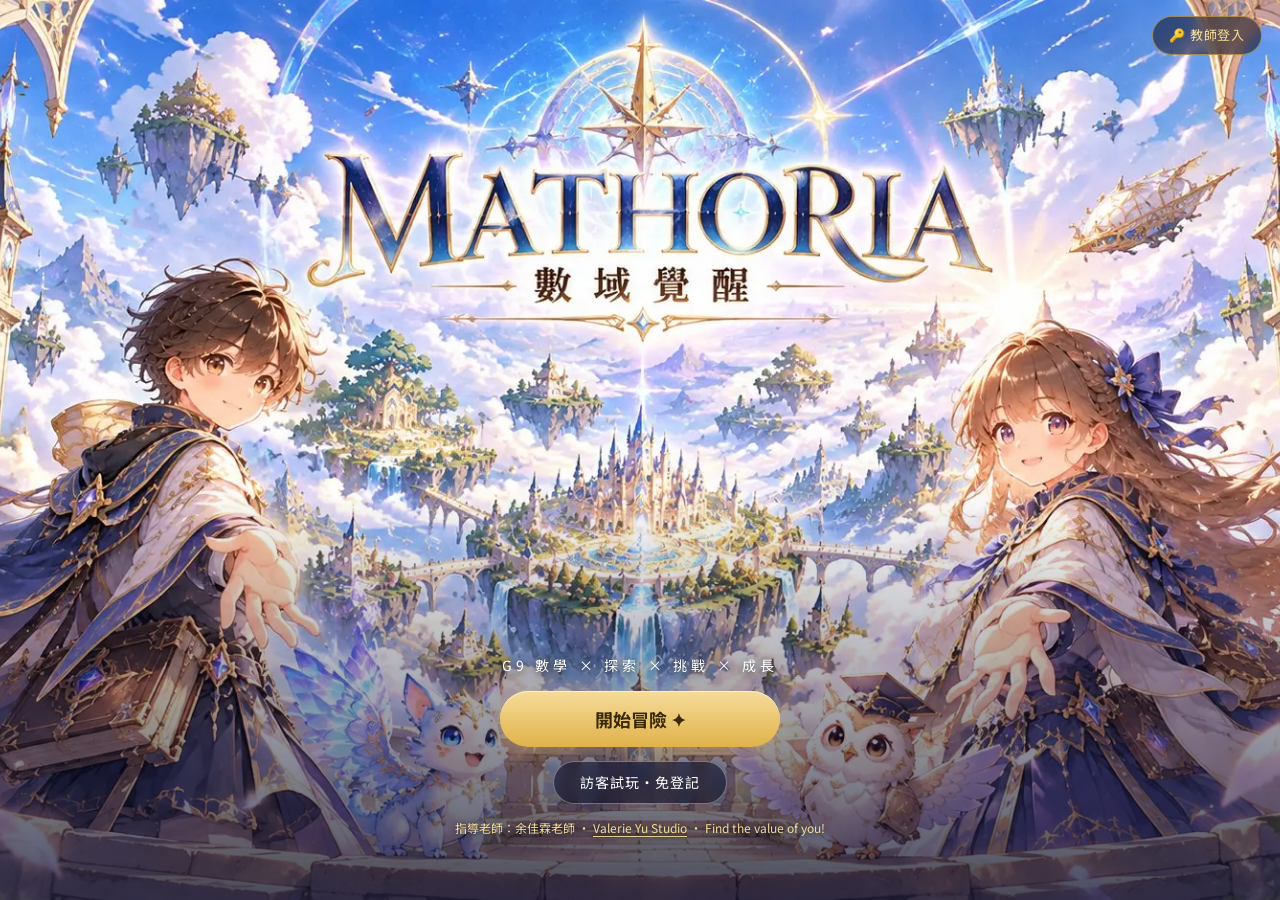
==== commit 1d6bdce7: "Speed up loading: WebP artwork (36.7 MB to 7.5 MB), preloaded backgrounds with instant blurred place" ====
--- a/index.html
+++ b/index.html
@@ -8,7 +8,10 @@
 <meta name="theme-color" content="#0d1030">
 <link rel="preconnect" href="https://fonts.googleapis.com">
 <link href="https://fonts.googleapis.com/css2?family=Noto+Serif+TC:wght@500;700;900&family=Noto+Sans+TC:wght@400;500;700&family=Cinzel:wght@600;800&display=swap" rel="stylesheet">
-<link rel="stylesheet" href="css/style.css?v=20261029g">
+<link rel="preload" as="image" href="assets/bg/hero.webp" media="(min-width: 701px)" fetchpriority="high">
+<link rel="preload" as="image" href="assets/bg/hero-m.webp" media="(max-width: 700px)" fetchpriority="high">
+<link rel="preload" as="image" href="assets/bg/logo.webp">
+<link rel="stylesheet" href="css/style.css?v=20261110a">
 </head>
 <body>
 
@@ -49,8 +52,8 @@
         </div>
         <p class="field-label">選擇你的造型</p>
         <div class="pick-row" id="pick-gender">
-          <button type="button" class="pick is-on" data-v="male"><img src="assets/char/male_stage_1.png" alt=""><span>男生造型</span></button>
-          <button type="button" class="pick" data-v="female"><img src="assets/char/female_stage_1.png" alt=""><span>女生造型</span></button>
+          <button type="button" class="pick is-on" data-v="male"><img src="assets/char/male_stage_1.webp" alt=""><span>男生造型</span></button>
+          <button type="button" class="pick" data-v="female"><img src="assets/char/female_stage_1.webp" alt=""><span>女生造型</span></button>
         </div>
         <p class="field-label">選擇專屬寵物夥伴</p>
         <div class="pick-row pets" id="pick-pet"></div>
@@ -66,7 +69,7 @@
 <section id="screen-hub" class="screen hub" hidden>
   <div class="stage-viewport" id="viewport">
     <div class="stage" id="stage">
-      <img class="stage-bg" src="assets/bg/worldmap.jpg" alt="MATHORIA 世界地圖" draggable="false">
+      <img class="stage-bg" src="assets/bg/worldmap.webp" decoding="async" style="background:url([data-uri]) center/cover" alt="MATHORIA 世界地圖" draggable="false">
       <div class="stage-fog" id="stage-fog"></div>
       <div id="map-nodes"></div>
     </div>
@@ -74,7 +77,7 @@
 
   <!-- 漂浮 UI -->
   <button class="ui-title" id="btn-home" title="回到入口">
-    <img class="ui-logo" src="assets/bg/logo.png" alt="MATHORIA 數域魔法學院" draggable="false">
+    <img class="ui-logo" src="assets/bg/logo.webp" alt="MATHORIA 數域魔法學院" draggable="false">
   </button>
 
   <nav class="ui-nav">
@@ -106,11 +109,16 @@
     <span>訪客模式・進度不會儲存</span>
     <button class="btn-gold" id="mode-cta">建立正式角色</button>
   </div>
-  <div class="preview-bar" id="preview-bar" hidden>
-    <b>教師預覽</b>
-    <span class="pv-group"><button data-pv="new">全新</button><button data-pv="mid">進行中</button><button data-pv="all">全數破關</button></span>
-    <span class="pv-group"><button data-pstage="1">Lv.1</button><button data-pstage="2">Lv.6</button><button data-pstage="3">Lv.16</button><button data-pstage="4">Lv.26</button></span>
-    <span class="pv-group"><button id="pv-gender">女生造型</button><button id="pv-opening">▶ 開場劇情</button><button id="pv-pet">寵物</button></span>
+  <div class="preview-bar collapsed" id="preview-bar" hidden>
+    <button class="pv-toggle" id="pv-toggle" aria-expanded="false">🎓 教師預覽 <span class="pv-caret">▾</span></button>
+    <div class="pv-panel">
+      <p class="pv-label">進度狀態</p>
+      <span class="pv-group"><button data-pv="new">全新</button><button data-pv="mid">進行中</button><button data-pv="all">全數破關</button></span>
+      <p class="pv-label">角色等級</p>
+      <span class="pv-group"><button data-pstage="1">Lv.1</button><button data-pstage="2">Lv.6</button><button data-pstage="3">Lv.16</button><button data-pstage="4">Lv.26</button></span>
+      <p class="pv-label">其他</p>
+      <span class="pv-group"><button id="pv-gender">女生造型</button><button id="pv-opening">▶ 開場劇情</button><button id="pv-pet">寵物</button></span>
+    </div>
   </div>
   <p class="ui-hint" id="ui-hint">拖曳可移動地圖 ・ 點擊據點進入</p>
 </section>
@@ -193,11 +201,44 @@
   <button class="dlg-skip" id="dlg-skip">略過對話 ▸▸</button>
 </div>
 
+<!-- ========== 魔王戰：答題戰鬥 ========== -->
+<div class="battle" id="battle" hidden>
+  <div class="bt-sky"></div>
+  <div class="bt-top"><span class="bt-tag">BOSS BATTLE</span><b id="bt-bossname"></b>
+    <div class="bt-hpbar"><i id="bt-hp"></i><span id="bt-hpnum">100%</span></div></div>
+  <button class="bt-quit" id="bt-quit" title="撤退">✕ 撤退</button>
+  <div class="bt-field" id="bt-field">
+    <img id="bt-boss" class="bt-boss" alt="">
+    <div class="bt-heroes"><img id="bt-player" class="bt-player" alt=""><img id="bt-pet" class="bt-pet" alt=""></div>
+  </div>
+  <div class="bt-status"><span class="bt-hearts" id="bt-hearts"></span><span class="bt-combo" id="bt-combo"></span></div>
+  <p class="bt-log" id="bt-log" hidden></p>
+  <div class="bt-q" id="bt-q" hidden>
+    <div class="bt-timebar"><i id="bt-time"></i></div>
+    <p class="bt-qnum" id="bt-qnum"></p>
+    <p class="bt-qtext" id="bt-qtext"></p>
+    <div class="bt-opts" id="bt-opts"></div>
+  </div>
+  <div class="bt-ex" id="bt-ex" hidden>
+    <p class="bt-ex-k">🔍 迷思破解</p>
+    <p class="bt-ex-ans" id="bt-ex-ans"></p>
+    <p class="bt-ex-text" id="bt-ex-text"></p>
+    <button class="btn-gold" id="bt-ex-go">我懂了，繼續戰鬥 ⚔️</button>
+  </div>
+  <div class="bt-flash"></div>
+  <div class="bt-end" id="bt-end" hidden>
+    <p class="bt-victory" id="bt-end-title">VICTORY!</p>
+    <p class="bt-sub" id="bt-end-sub"></p>
+    <div class="bt-end-acts"><button class="btn-gold big" id="bt-end-go">繼續 ✦</button><button class="btn-line" id="bt-end-quit">先撤退</button></div>
+  </div>
+</div>
+
 <div class="toast" id="toast" hidden></div>
 
-<script src="js/courses.js?v=20261029g"></script>
-<script src="js/story.js?v=20261029g"></script>
-<script src="js/audio.js?v=20261029g"></script>
-<script src="js/app.js?v=20261029g"></script>
+<script src="js/courses.js?v=20261110a"></script>
+<script src="js/story.js?v=20261110a"></script>
+<script src="js/questions.js?v=20261110a"></script>
+<script src="js/audio.js?v=20261110a"></script>
+<script src="js/app.js?v=20261110a"></script>
 </body>
 </html>
--- a/css/style.css
+++ b/css/style.css
@@ -31,7 +31,7 @@
 
 /* ---------- 入口：首頁 ---------- */
 .gate{position:fixed;inset:0;overflow:hidden;min-height:0}
-.gate-bg{position:absolute;inset:0;background:url(../assets/bg/hero.jpg) center/cover no-repeat;animation:kenburns 28s ease-in-out infinite alternate}
+.gate-bg{position:absolute;inset:0;background:url(../assets/bg/hero.webp) center/cover no-repeat,url([data-uri]) center/cover no-repeat;animation:kenburns 28s ease-in-out infinite alternate}
 @keyframes kenburns{from{transform:scale(1)}to{transform:scale(1.06)}}
 .gate-bg::after{content:"";position:absolute;inset:0;background:linear-gradient(180deg,rgba(13,16,48,0) 55%,rgba(13,16,48,.75) 100%)}
 .gate-overlay{position:absolute;left:0;right:0;bottom:7vh;display:flex;flex-direction:column;align-items:center;gap:14px;z-index:2;padding:0 16px}
@@ -346,3 +346,150 @@
   .dlg-text{font-size:16px}.dlg-box{padding:20px 18px 18px}
   .dlg-skip{top:auto;bottom:178px;right:12px;font-size:12px;padding:6px 12px}
 }
+
+/* ===================== 魔王戰 ===================== */
+.boss.shake{animation:bt-shake .45s}
+.dlg-bossimg.enter{animation:boss-enter .9s cubic-bezier(.2,1.6,.4,1)}
+@keyframes boss-enter{0%{transform:translateY(-60px) scale(1.3);filter:brightness(3) drop-shadow(0 0 30px #f0f)}100%{transform:none}}
+.battle{position:fixed;inset:0;z-index:90;overflow:hidden;user-select:none;background:radial-gradient(ellipse at 60% 35%,#3a1356 0%,#170a2c 55%,#05030c 100%)}
+.battle[hidden]{display:none}
+.bt-sky{position:absolute;inset:-10%;background:repeating-conic-gradient(from 0deg at 62% 40%,rgba(255,80,180,.07) 0 6deg,transparent 6deg 18deg);animation:bt-spin 30s linear infinite}
+@keyframes bt-spin{to{transform:rotate(360deg)}}
+.bt-top{position:absolute;top:22px;left:50%;transform:translateX(-50%);width:min(560px,90vw);text-align:center;z-index:3;animation:bt-drop .5s ease-out both}
+.bt-tag{display:inline-block;font-family:Cinzel,serif;font-weight:800;letter-spacing:.3em;font-size:12px;color:#ff8fc7;border:1px solid rgba(255,143,199,.5);border-radius:99px;padding:2px 12px}
+.bt-top b{display:block;font-family:var(--serif);font-size:clamp(20px,3vw,28px);color:#fff;margin:6px 0 8px;text-shadow:0 0 14px #f0a}
+.bt-hpbar{position:relative;height:20px;border-radius:99px;background:rgba(0,0,0,.55);border:2px solid #ffb3d9;overflow:hidden;box-shadow:0 0 18px rgba(255,60,160,.5)}
+.bt-hpbar i{position:absolute;inset:0 auto 0 0;width:100%;background:linear-gradient(90deg,#ff2e7e,#ff8a3d);transition:width .5s cubic-bezier(.3,1.4,.5,1)}
+.bt-hpbar span{position:relative;display:block;font-size:12px;font-weight:700;line-height:16px;color:#fff;text-shadow:0 1px 2px #000}
+@keyframes bt-drop{from{transform:translate(-50%,-40px);opacity:0}}
+.bt-field{position:absolute;inset:0}
+.bt-boss{position:absolute;right:12%;top:20%;width:min(42vw,440px);filter:drop-shadow(0 0 30px rgba(255,60,200,.55));animation:bt-boss-in 1.1s cubic-bezier(.2,1.5,.4,1) both,bt-hover 2.4s ease-in-out 1.1s infinite}
+@keyframes bt-boss-in{0%{transform:translateY(-120%) scale(1.4);opacity:0;filter:brightness(4)}60%{opacity:1}100%{transform:none}}
+@keyframes bt-hover{50%{translate:0 -12px}}
+.battle.bhit .bt-boss{animation:bt-bhit .35s,bt-hover 2.4s ease-in-out infinite}
+@keyframes bt-bhit{0%{filter:brightness(5) saturate(0)}30%{translate:22px 0}60%{translate:-10px 0}100%{filter:drop-shadow(0 0 30px rgba(255,60,200,.55))}}
+.bt-heroes{position:absolute;left:8%;bottom:10%;display:flex;align-items:flex-end;gap:0;transform:translateX(-140%);transition:transform .6s cubic-bezier(.2,1.3,.4,1)}
+.battle.heroes .bt-heroes{transform:none}
+.bt-player{height:min(52vh,420px);filter:drop-shadow(0 0 18px rgba(120,200,255,.6))}
+.bt-pet{height:min(22vh,170px);margin-left:-30px;animation:float 2s ease-in-out infinite}
+.battle.charge .bt-heroes{filter:drop-shadow(0 0 30px #9ff) brightness(1.4);animation:bt-charge .15s linear infinite}
+@keyframes bt-charge{50%{translate:2px -1px}}
+.bt-shot{position:absolute;left:26%;bottom:40%;width:60px;height:60px;border-radius:50%;pointer-events:none;animation:bt-fly .35s ease-in forwards}
+.bt-shot.magic{background:radial-gradient(circle,#fff 0 20%,#7ef 45%,transparent 70%);box-shadow:0 0 40px #7ef}
+.bt-shot.final{width:140px;height:140px;background:radial-gradient(circle,#fff 0 25%,#ffd86b 45%,#f6a 65%,transparent 75%);box-shadow:0 0 80px #ffd86b}
+.bt-shot.slash{left:52%;bottom:45%;width:280px;height:14px;border-radius:99px;background:linear-gradient(90deg,transparent,#fff,#ffb3e6,transparent);transform:rotate(-30deg);animation:bt-slash .3s ease-out forwards}
+@keyframes bt-fly{to{left:68%;bottom:52%;transform:scale(1.6)}}
+@keyframes bt-slash{0%{opacity:0;transform:rotate(-30deg) scaleX(.1)}40%{opacity:1}100%{opacity:0;transform:rotate(-30deg) scaleX(1.3)}}
+.bt-dmg{position:absolute;top:28%;font-family:Cinzel,serif;font-weight:800;font-size:clamp(28px,4vw,46px);color:#fff;-webkit-text-stroke:2px #c2185b;text-shadow:0 4px 0 #6a0d3a;pointer-events:none;animation:bt-dmg 1.2s ease-out forwards;z-index:4}
+.bt-dmg.crit{font-size:clamp(34px,5.5vw,64px);color:#ffe066;-webkit-text-stroke:2px #b34700}
+@keyframes bt-dmg{0%{transform:translateY(20px) scale(.4);opacity:0}20%{transform:translateY(-10px) scale(1.25);opacity:1}100%{transform:translateY(-90px) scale(1);opacity:0}}
+.battle.shake .bt-field{animation:bt-shake .4s}
+.battle.shake-big{animation:bt-shake 0.6s}
+@keyframes bt-shake{0%,100%{translate:0 0}15%{translate:-12px 6px}30%{translate:10px -8px}45%{translate:-8px -4px}60%{translate:8px 6px}80%{translate:-4px 2px}}
+.bt-log{position:absolute;left:50%;bottom:26px;transform:translateX(-50%);width:min(640px,90vw);margin:0;padding:12px 20px;text-align:center;font-size:clamp(15px,1.8vw,19px);color:#fff;background:rgba(10,6,30,.78);border:1px solid rgba(255,255,255,.25);border-radius:14px;z-index:5}
+.bt-log:empty{display:none}
+.bt-log.pop{animation:pop .25s ease-out}
+.bt-flash{position:absolute;inset:0;background:#fff;opacity:0;pointer-events:none;z-index:6}
+.battle.explode .bt-flash{animation:bt-flash 1.2s ease-out}
+@keyframes bt-flash{0%{opacity:0}10%{opacity:1}100%{opacity:0}}
+.battle.explode .bt-boss{animation:bt-break 1.2s ease-in forwards}
+@keyframes bt-break{0%{filter:brightness(4)}40%{transform:scale(1.15) rotate(-4deg);opacity:1}100%{transform:scale(.2) rotate(30deg);opacity:0;filter:brightness(6) blur(8px)}}
+.bt-win{position:absolute;inset:0;display:flex;flex-direction:column;align-items:center;justify-content:center;opacity:0;pointer-events:none;z-index:7}
+.battle.win .bt-win{opacity:1;transition:opacity .4s}
+.bt-victory{margin:0;font-family:Cinzel,serif;font-weight:800;font-size:clamp(56px,11vw,140px);letter-spacing:.06em;background:linear-gradient(180deg,#fff7c2,#ffd24d 45%,#e08a1e);-webkit-background-clip:text;background-clip:text;color:transparent;filter:drop-shadow(0 6px 0 #6b3a00) drop-shadow(0 0 30px rgba(255,210,77,.7))}
+.battle.win .bt-victory{animation:bt-vic .8s cubic-bezier(.2,1.6,.4,1)}
+@keyframes bt-vic{from{transform:scale(2.6);opacity:0}}
+.bt-sub{color:#fff;font-size:16px;margin:8px 0 0;animation:dlg-blink 1.4s infinite}
+.battle.win .bt-log{display:none}
+.bt-skip{position:absolute;right:18px;bottom:18px;margin:0;font-size:12px;color:rgba(255,255,255,.55);z-index:8}
+.battle.win .bt-skip{display:none}
+@media (max-width:700px){
+  .bt-boss{right:4%;top:22%;width:62vw}
+  .bt-heroes{left:2%;bottom:16%}
+  .bt-player{height:36vh}.bt-pet{height:15vh}
+  .bt-log{bottom:16px}
+}
+
+/* ---- 答題戰鬥 ---- */
+.bt-quit{position:absolute;top:18px;right:18px;z-index:9;background:rgba(0,0,0,.45);color:#fff;border:1px solid rgba(255,255,255,.3);border-radius:99px;padding:6px 14px;font-size:13px;cursor:pointer}
+.bt-quit:hover{background:rgba(255,60,120,.4)}
+.bt-status{position:absolute;left:24px;top:22px;z-index:5;display:flex;flex-direction:column;gap:6px}
+.bt-hearts i{font-style:normal;font-size:30px;color:#ff4f8b;text-shadow:0 0 12px rgba(255,80,140,.8);margin-right:4px;display:inline-block;transition:transform .3s,opacity .3s}
+.bt-hearts i.lost{color:#4a3a55;text-shadow:none;transform:scale(.8);opacity:.6}
+.bt-combo{font-family:Cinzel,serif;font-weight:800;font-size:20px;color:#9ff;text-shadow:0 0 10px #0ff}
+.bt-combo.hot{color:#ffd24d;text-shadow:0 0 14px #ff8a00;animation:pop .3s}
+.bt-q{position:absolute;left:50%;bottom:22px;transform:translateX(-50%);width:min(820px,94vw);z-index:6;background:linear-gradient(180deg,rgba(28,14,60,.94),rgba(12,6,30,.96));border:2px solid rgba(255,214,120,.6);border-radius:20px;padding:16px 18px 18px;box-shadow:0 18px 50px rgba(0,0,0,.6),0 0 30px rgba(255,200,90,.18)}
+.bt-q.in{animation:bt-qin .35s cubic-bezier(.2,1.3,.4,1)}
+@keyframes bt-qin{from{transform:translate(-50%,40px);opacity:0}}
+.bt-timebar{height:6px;border-radius:99px;background:rgba(255,255,255,.12);overflow:hidden;margin-bottom:10px}
+.bt-timebar i{display:block;height:100%;width:100%;background:linear-gradient(90deg,#5ef0c8,#7ab8ff);transition:width .2s linear}
+.bt-timebar i.low{background:linear-gradient(90deg,#ff5a5a,#ff9a3d);animation:dlg-blink .5s infinite}
+.bt-qnum{margin:0;font-size:12px;letter-spacing:.2em;color:var(--gold2)}
+.bt-qtext{margin:4px 0 12px;font-size:clamp(17px,2.1vw,21px);line-height:1.55;color:#fff;font-weight:700}
+.bt-opts{display:grid;grid-template-columns:1fr 1fr;gap:10px}
+.bt-opt{display:flex;align-items:center;gap:10px;text-align:left;background:rgba(255,255,255,.07);border:1.5px solid rgba(255,255,255,.22);border-radius:14px;padding:11px 14px;color:#fff;font-size:16px;cursor:pointer;transition:transform .12s,background .12s,border-color .12s}
+.bt-opt b{flex:none;width:28px;height:28px;border-radius:50%;display:grid;place-items:center;background:rgba(255,214,120,.18);color:var(--gold2);font-family:Cinzel,serif}
+.bt-opt:hover:not(:disabled){transform:translateY(-2px);background:rgba(255,214,120,.14);border-color:var(--gold2)}
+.bt-opt:disabled{cursor:default}
+.bt-opt.right{background:rgba(60,220,150,.28);border-color:#5ef0c8;animation:pop .3s}
+.bt-opt.right b{background:#5ef0c8;color:#06301f}
+.bt-opt.wrong{background:rgba(255,70,100,.28);border-color:#ff5a7a;animation:bt-shake .4s}
+.bt-opt.wrong b{background:#ff5a7a;color:#fff}
+.bt-log{bottom:auto;top:46%;z-index:5}
+.bt-ex{position:absolute;left:50%;bottom:22px;transform:translateX(-50%);width:min(680px,94vw);z-index:7;background:rgba(14,8,34,.96);border:2px solid #9ff;border-radius:20px;padding:16px 20px;text-align:center;animation:bt-qin .35s}
+.bt-ex-k{margin:0;color:#9ff;font-weight:700;letter-spacing:.1em}
+.bt-ex-ans{margin:6px 0 4px;color:#5ef0c8;font-weight:700;font-size:17px}
+.bt-ex-text{margin:0 0 12px;color:#fff;line-height:1.6}
+.battle.bossatk .bt-boss{animation:bt-lunge .45s ease-in}
+@keyframes bt-lunge{50%{transform:translate(-22vw,10vh) scale(1.15)}}
+.battle.hurt::after{content:"";position:absolute;inset:0;background:radial-gradient(ellipse at center,transparent 40%,rgba(255,0,60,.55));animation:bt-hurt .6s ease-out forwards;pointer-events:none;z-index:6}
+@keyframes bt-hurt{from{opacity:1}to{opacity:0}}
+.bt-dmg.hurt{top:52%;color:#ff4f8b;-webkit-text-stroke:2px #5a0020}
+.bt-end{position:absolute;inset:0;z-index:8;display:flex;flex-direction:column;align-items:center;justify-content:center;background:rgba(5,3,12,.35)}
+.bt-end.lost{background:rgba(5,3,12,.72)}
+.bt-end.lost .bt-victory{background:linear-gradient(180deg,#e9e2ff,#9c8cc9);-webkit-background-clip:text;background-clip:text;font-family:var(--serif);font-size:clamp(44px,8vw,90px);filter:drop-shadow(0 4px 0 #2a1d4a)}
+.bt-end .bt-victory{animation:bt-vic .8s cubic-bezier(.2,1.6,.4,1)}
+.bt-end .bt-sub{animation:none;font-size:17px}
+.bt-end-acts{display:flex;gap:12px;margin-top:18px;flex-wrap:wrap;justify-content:center}
+.battle.lose .bt-heroes{filter:grayscale(.8) brightness(.6);transition:filter .8s}
+.boss .btn-fight{font-size:17px;padding:10px 22px;animation:ctaglow 2s infinite}
+@media (max-width:700px){
+  .bt-opts{grid-template-columns:1fr}
+  .bt-opt{padding:9px 12px;font-size:15px}
+  .bt-q{bottom:10px;padding:12px}
+  .bt-boss{top:16%;width:48vw;right:2%}
+  .bt-heroes{bottom:auto;top:24%}.bt-player{height:26vh}.bt-pet{height:11vh}
+  .bt-status{top:64px;left:12px}.bt-hearts i{font-size:22px}
+  .bt-log{top:12%;font-size:14px}
+}
+@media (min-width:1100px){
+  .bt-q,.bt-ex{left:auto;right:4%;transform:none;width:min(760px,56vw)}
+  .bt-q.in,.bt-ex{animation:bt-qin2 .35s cubic-bezier(.2,1.3,.4,1)}
+  .bt-heroes{left:4%}
+}
+@keyframes bt-qin2{from{transform:translateY(40px);opacity:0}}
+@media (max-width:700px){ .bt-status{top:236px;left:14px} }
+.battle{overflow:clip}
+.bt-end{padding:0 18px;text-align:center}
+.bt-end .bt-sub{max-width:92vw}
+/* 沒有魔王的對話（開場、進入據點、進化）：人物置中 */
+.dlg.solo .dlg-stage{justify-content:center}
+.dlg.solo .dlg-side.right{display:none}
+.bt-tier{margin-left:8px;padding:1px 10px;border-radius:99px;font-size:11px;letter-spacing:.08em}
+.bt-tier.t-basic{background:rgba(94,240,200,.15);color:#5ef0c8}
+.bt-tier.t-standard{background:rgba(122,184,255,.18);color:#9cc8ff}
+.bt-tier.t-challenge{background:rgba(255,120,90,.2);color:#ffb08a;box-shadow:0 0 10px rgba(255,120,90,.4)}
+
+/* 教師預覽：右上角可收合面板，不遮地圖據點 */
+.preview-bar{left:auto;right:16px;bottom:auto;top:76px;transform:none;flex-direction:column;align-items:stretch;gap:6px;padding:6px;border-radius:16px;max-width:none;width:auto}
+.preview-bar .pv-toggle{background:none;border:0;color:#f0d6ff;font-family:var(--serif);font-weight:700;letter-spacing:.1em;font-size:13px;padding:6px 10px;border-radius:12px;cursor:pointer;white-space:nowrap}
+.preview-bar .pv-toggle:hover{background:rgba(255,255,255,.08)}
+.preview-bar .pv-caret{display:inline-block;transition:transform .2s}
+.preview-bar:not(.collapsed) .pv-caret{transform:rotate(180deg)}
+.preview-bar .pv-panel{display:flex;flex-direction:column;gap:4px;padding:2px 4px 6px}
+.preview-bar.collapsed .pv-panel{display:none}
+.preview-bar .pv-label{margin:4px 0 0;font-size:11px;color:var(--muted);letter-spacing:.1em}
+.preview-bar .pv-group{flex-wrap:wrap}
+@media (max-width:640px){.preview-bar{top:64px;right:8px;bottom:auto}.preview-bar .pv-panel{max-width:72vw}}
+
+@media (max-width:700px){.gate-bg{background-image:url(../assets/bg/hero-m.webp),url([data-uri])}}
